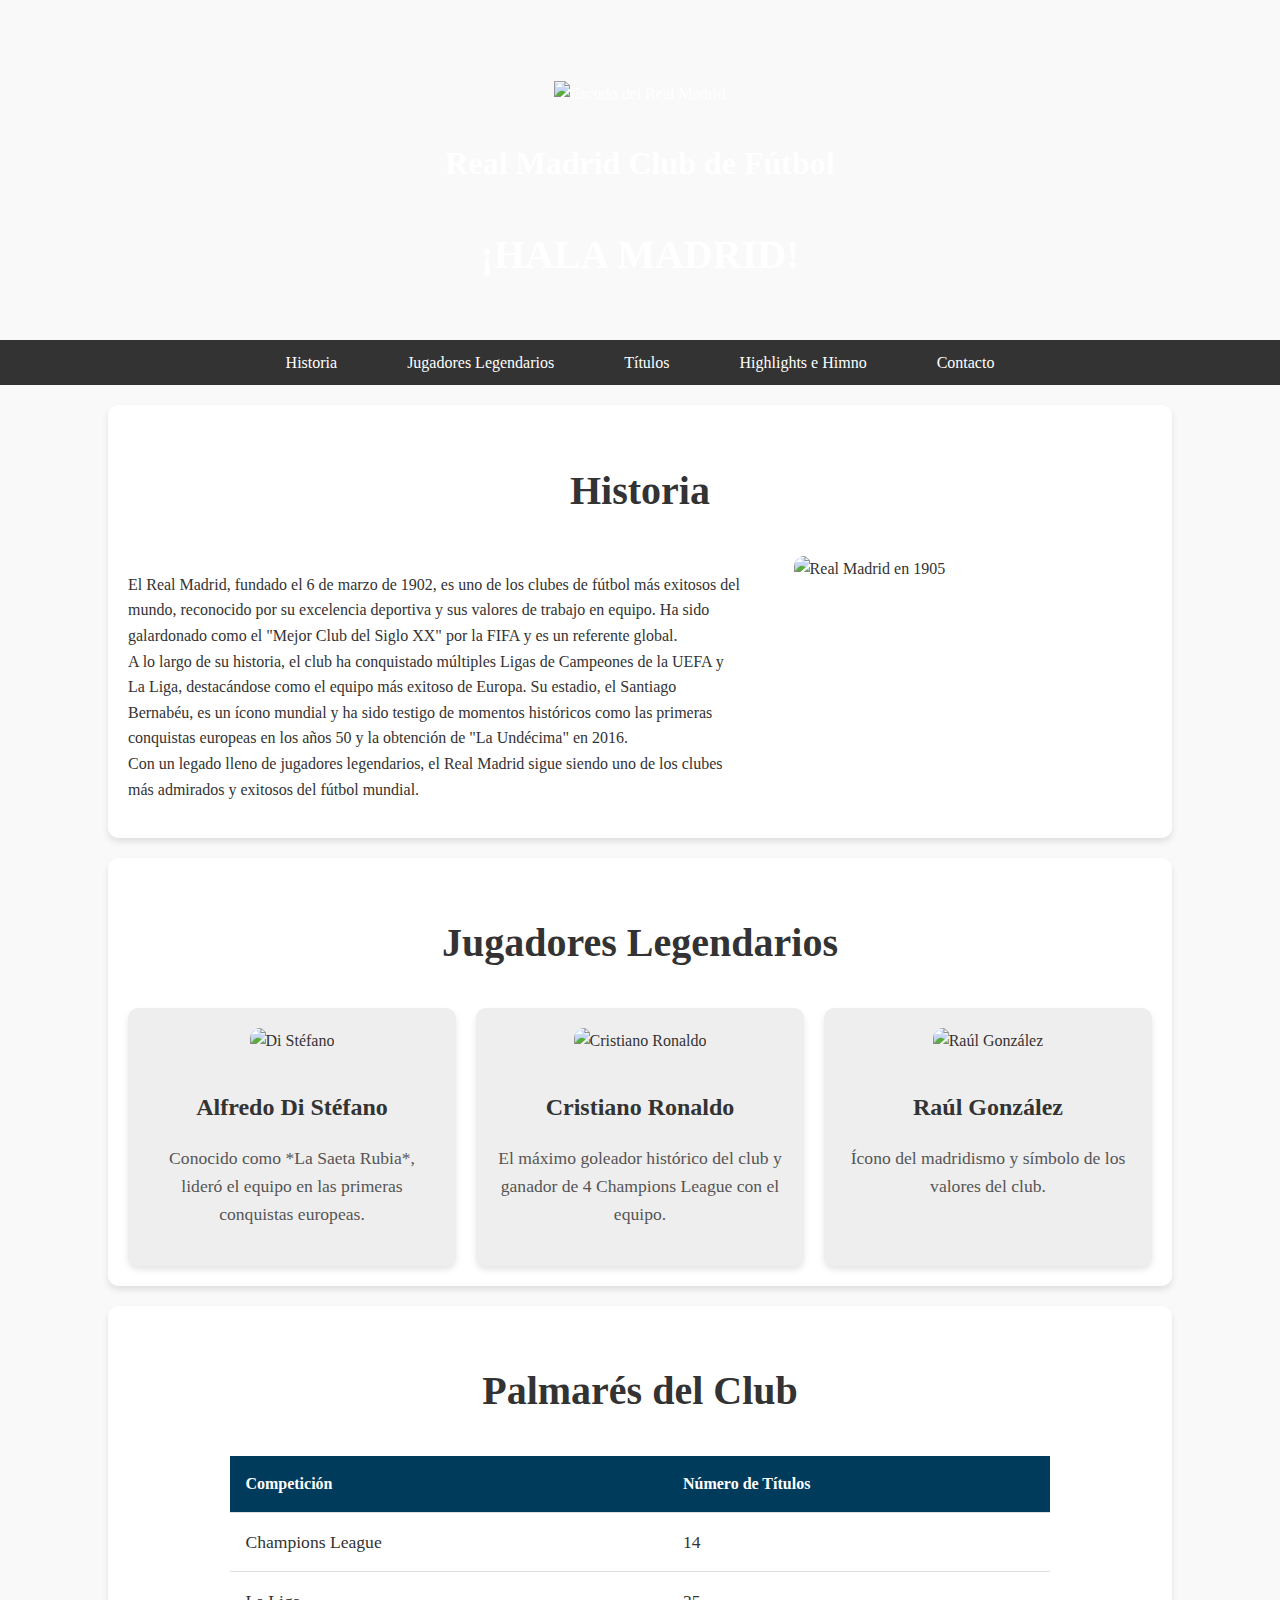
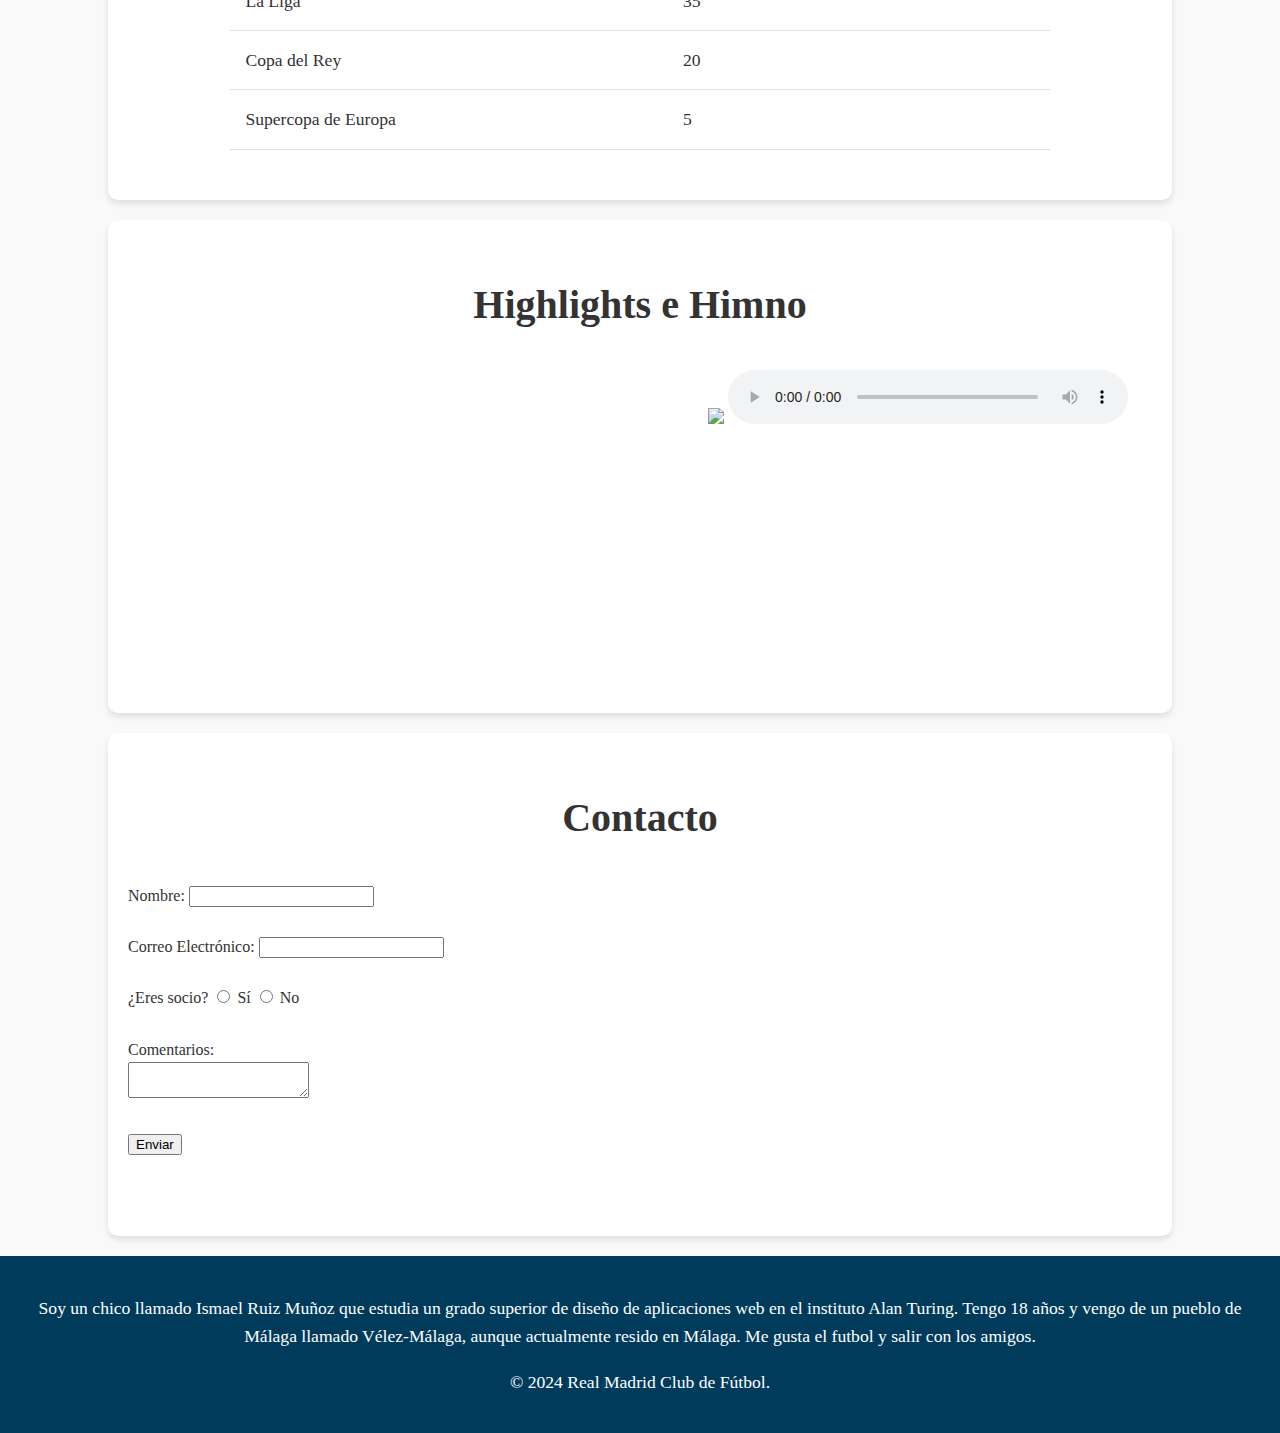
==== ProFin.html @ 26d4791a "Create ProFin.html" ====
<!DOCTYPE html>
<html lang="es">
<head>
    <meta charset="UTF-8">
    <meta name="viewport" content="width=device-width, initial-scale=1.0">
    <title>Real Madrid CF</title>
    <link rel="icon" href="escudo.png">
    <link rel="stylesheet" href="estilos.css">
</head>
<body>
    <header>
        <div class="encabezado">
            <br><br>
            <img src="escudo.png" alt="Escudo del Real Madrid" class="escudo">
            <h1>Real Madrid Club de Fútbol</h1>
            <h2>¡HALA MADRID!</h2>
        </div>
    </header>
    <nav class="barra">
        <ul>
            <li><a href="#historia">Historia</a></li>
            <li><a href="#jugadores">Jugadores Legendarios</a></li>
            <li><a href="#titulos">Títulos</a></li>
            <li><a href="#highlights-himno">Highlights e Himno</a></li>
            <li><a href="#contacto">Contacto</a></li>
        </ul>
    </nav>
    <main>
        <section id="historia" class="seccion">
            <h2>Historia</h2>
            <p>El Real Madrid, fundado el 6 de marzo de 1902, es uno de los clubes de fútbol más exitosos del mundo, reconocido por su excelencia deportiva y sus valores de trabajo en equipo. Ha sido galardonado como el "Mejor Club del Siglo XX" por la FIFA y es un referente global.<br>
                A lo largo de su historia, el club ha conquistado múltiples Ligas de Campeones de la UEFA y La Liga, destacándose como el equipo más exitoso de Europa. Su estadio, el Santiago Bernabéu, es un ícono mundial y ha sido testigo de momentos históricos como las primeras conquistas europeas en los años 50 y la obtención de "La Undécima" en 2016.<br>
                Con un legado lleno de jugadores legendarios, el Real Madrid sigue siendo uno de los clubes más admirados y exitosos del fútbol mundial.</p>
            <img src="RM1905.jpg" alt="Real Madrid en 1905" class="rm">
        </section>

        <section id="jugadores" class="seccion">
            <h2>Jugadores Legendarios</h2>
            <div class="legendarios">
                <div class="jugador">
                    <img src="DiStefano.jpeg" alt="Di Stéfano">
                    <h3>Alfredo Di Stéfano</h3>
                    <p>Conocido como *La Saeta Rubia*, lideró el equipo en las primeras conquistas europeas.</p>
                </div>
                <div class="jugador">
                    <img src="cr7.jpeg" alt="Cristiano Ronaldo">
                    <h3>Cristiano Ronaldo</h3>
                    <p>El máximo goleador histórico del club y ganador de 4 Champions League con el equipo.</p>
                </div>
                <div class="jugador">
                    <img src="raul.jpeg" alt="Raúl González">
                    <h3>Raúl González</h3>
                    <p>Ícono del madridismo y símbolo de los valores del club.</p>
                </div>
            </div>
        </section>

        <section id="titulos" class="seccion">
            <h2>Palmarés del Club</h2>
            <table>
                <thead>
                    <tr>
                        <th>Competición</th>
                        <th>Número de Títulos</th>
                    </tr>
                </thead>
                <tbody>
                    <tr>
                        <td>Champions League</td>
                        <td>14</td>
                    </tr>
                    <tr>
                        <td>La Liga</td>
                        <td>35</td>
                    </tr>
                    <tr>
                        <td>Copa del Rey</td>
                        <td>20</td>
                    </tr>
                    <tr>
                        <td>Supercopa de Europa</td>
                        <td>5</td>
                    </tr>
                </tbody>
            </table>
        </section>

        <section id="highlights-himno" class="seccion">
            <h2>Highlights e Himno</h2>
            <div class="audiovisual">
                <div class="video">
                    <iframe width="560" height="315" src="https://www.youtube.com/embed/d5nKmWRsUH0?si=4rIBr20y0GIYwMtU" title="Real Madrid Highlights" frameborder="0" allow="accelerometer; autoplay; clipboard-write; encrypted-media; gyroscope; picture-in-picture; web-share" referrerpolicy="strict-origin-when-cross-origin" allowfullscreen></iframe>
                </div>
                <div class="himno">   
                    <img id="estadio" src="estadio.jpg">
                    <audio id="audio" controls>
                        <source src="himno-real-madrid.mp3" type="audio/mpeg">
                    </audio>
                </div>
            </div>
        </section>

        <section id="contacto" class="seccion">
            <h2>Contacto</h2>
            <div class="todo">
                <form class="formulario">
                    <label for="nombre">Nombre:</label>
                    <input type="text" id="nombre" name="nombre" required>
                    <br><br>
                    <label for="correo">Correo Electrónico:</label>
                    <input type="email" id="correo" name="correo" required>
                    <br><br>
                    <label>¿Eres socio?</label>
                    <input type="radio" id="socio-si" name="socio" value="si">
                    <label for="socio-si">Sí</label>
                    <input type="radio" id="socio-no" name="socio" value="no">
                    <label for="socio-no">No</label>
                    <br><br>
                    <label for="comentarios">Comentarios:</label><br>
                    <textarea id="comentarios" name="comentarios"></textarea>
                    <br><br>
                    <button type="submit">Enviar</button>
                </form> 
                <div class="ubicacion">
                    <iframe src="https://www.google.com/maps/embed?pb=!1m18!1m12!1m3!1d3036.9827604636925!2d-3.6883336845854534!3d40.45305407936088!2m3!1f0!2f0!3f0!3m2!1i1024!2i768!4f13.1!3m3!1m2!1s0xd422628aa89fc83%3A0x73383b885bda9d6a!2sEstadio%20Santiago%20Bernab%C3%A9u!5e0!3m2!1ses!2ses!4v1695836423577!5m2!1ses!2ses" width="75%" height="300" style="border:0;" allowfullscreen="" loading="lazy"></iframe>
                </div>
            </div><br>
        </section>
    </main>
    <footer>
        <p>Soy un chico llamado Ismael Ruiz Muñoz que estudia un grado superior de diseño de aplicaciones web en el instituto Alan Turing. Tengo 18 años y vengo de un pueblo de Málaga llamado Vélez-Málaga, aunque actualmente resido en Málaga. Me gusta el futbol y salir con los amigos.</p>
        <p>&copy; 2024 Real Madrid Club de Fútbol.</p>
    </footer>
</body>
</html>
---- estilos.css ----
body {
    font-family:Georgia, 'Times New Roman', Times, serif;
    margin: 0;
    padding: 0;
    background-color: #f9f9f9;
    color: #333;
    line-height: 1.6;
}

header {
    background: url('vitrina.jpg') no-repeat center center; 
    background-size: cover; 
    color: white;
    text-align: center;
    padding: 20px 10px;
    box-shadow: 0 4px 6px rgba(0, 0, 0, 0.3);
}

header .escudo {
    width: 150px;
    margin: 10px 0;
}

.barra {
    background: #333;
    overflow: hidden;
}

.barra ul {
    list-style: none;
    padding: 0;
    margin: 0;
    display: flex;
    justify-content: center;
}

.barra ul li {
    margin: 0 15px;
}

.barra ul li a {
    color: white;
    text-decoration: none;
    padding: 10px 20px;
    display: block;
    transition: background 0.3s;
}

.barra ul li a:hover {
    background: #00529b;
    border-radius: 5px;
}

h2 {
    text-align: center;
    font-size: 40px;
}

#historia {
    text-align: left; 
    overflow: hidden; 
}

#historia p {
    float: left; 
    width: 60%; 
    margin-right: 20px; 
}

#historia img {
    float: right; 
    width: 35%; 
    border-radius: 10px; 
}


.seccion {
    padding: 20px;
    margin: 20px auto;
    width: 80%;
    background: white;
    box-shadow: 0 4px 6px rgba(0, 0, 0, 0.1);
    border-radius: 10px;
}

.legendarios {
    display: grid;
    grid-template-columns: repeat(3, 1fr);
    gap: 20px;
    margin-top: 20px;
}

.jugador {
    text-align: center;
    background-color: rgb(239, 238, 238);
    padding: 20px;
    border-radius: 10px;
    box-shadow: 0 4px 6px rgba(0, 0, 0, 0.1);
}

.jugador img {
    width: 100%;
    height: 400px;
    border-radius: 10px;
    margin-bottom: 10px;
}

.jugador h3 {
    font-size: 24px;
    margin-bottom: 10px;
}

.jugador p {
    font-size: 17.6px;
    color: #555;
}

table {
    width: 80%;
    margin: 30px auto;
    border-collapse: collapse;
}

th, td {
    padding: 15px;
    text-align: left;
    border-bottom: 1px solid #ddd;
}

th {
    background-color: #003B5C;
    color: white;
}

td {
    font-size: 17.6px;
}

.todo, .audiovisual {
    display: flex;
    justify-content: space-between;
    gap: 20px;
    align-items: flex-start;
}

.formulario, .ubicacion, .video, .himno {
    flex: 1;
}

#estadio{
    height: 303px;
}
#audio{
    width: 90%;
}

footer {
    background-color: #003B5C;
    color: white;
    text-align: center;
    padding: 20px;
}

footer p {
    font-size: 17.6px;
}
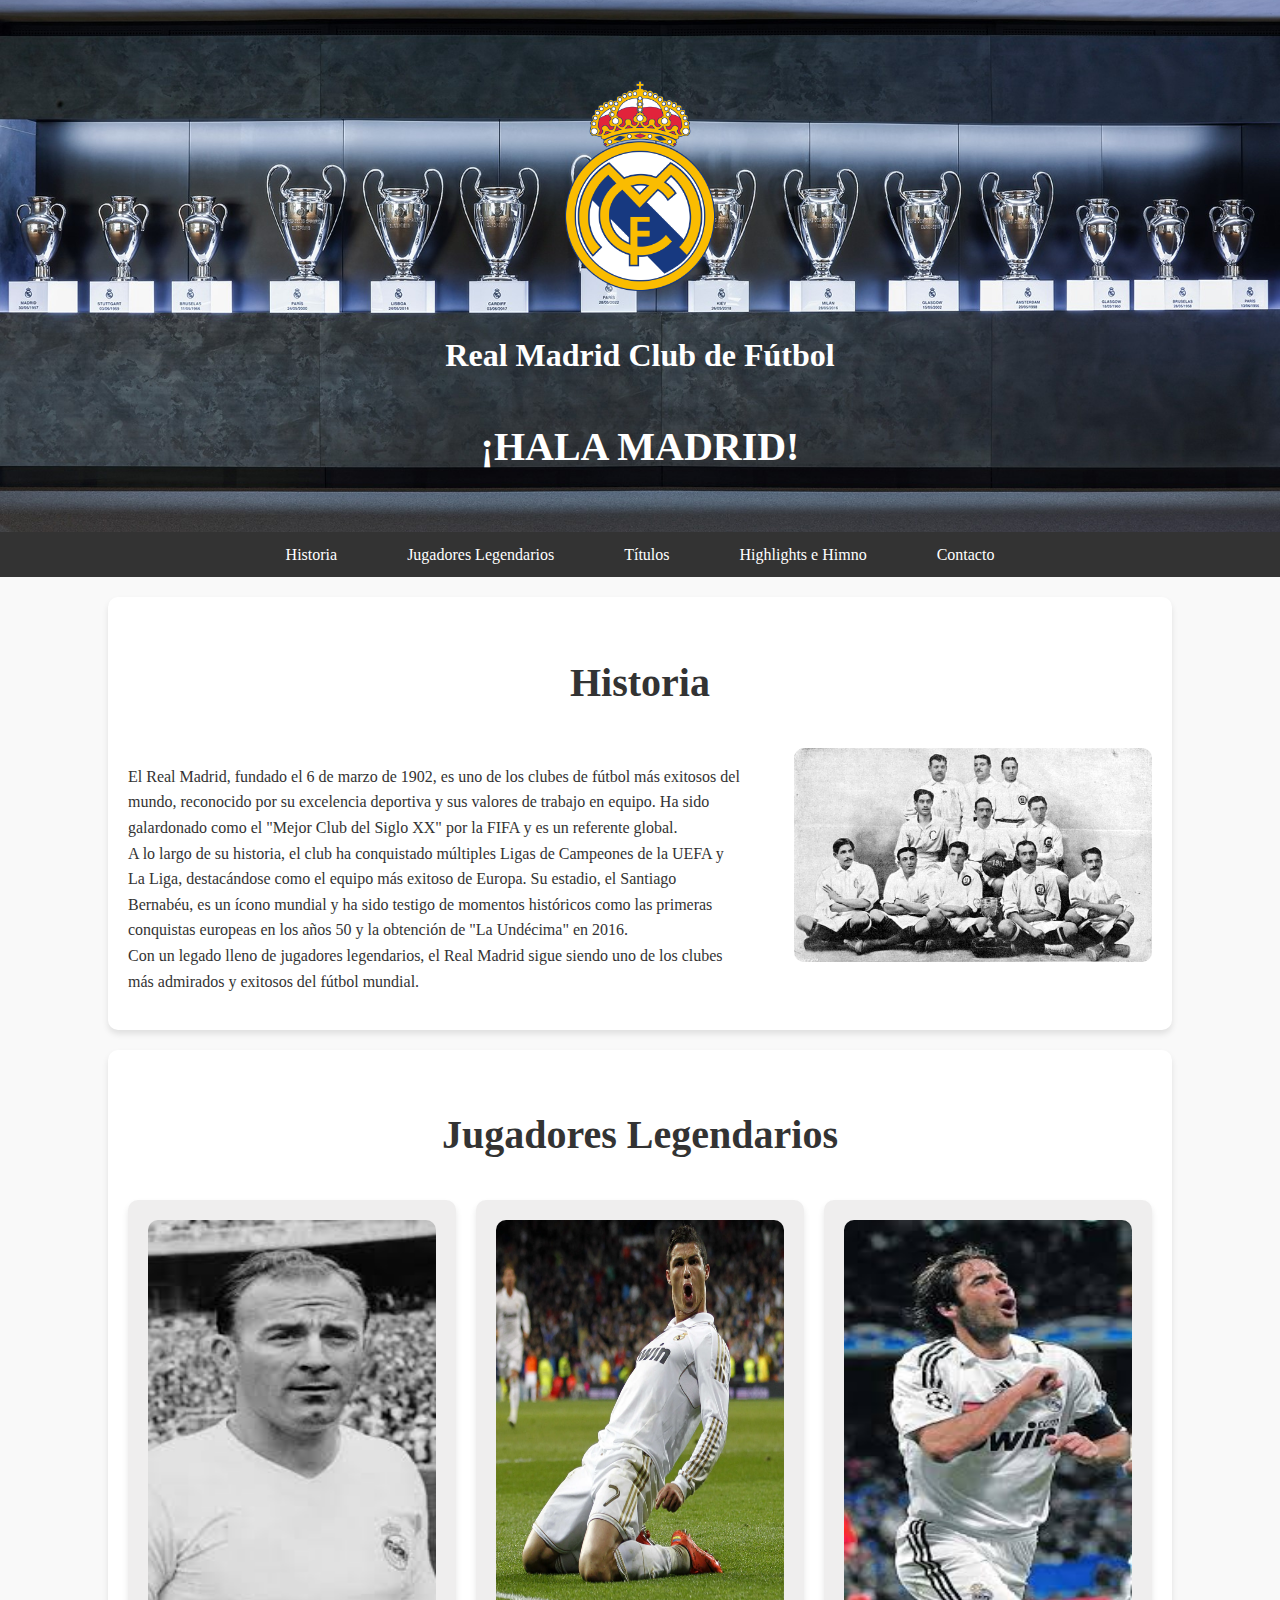
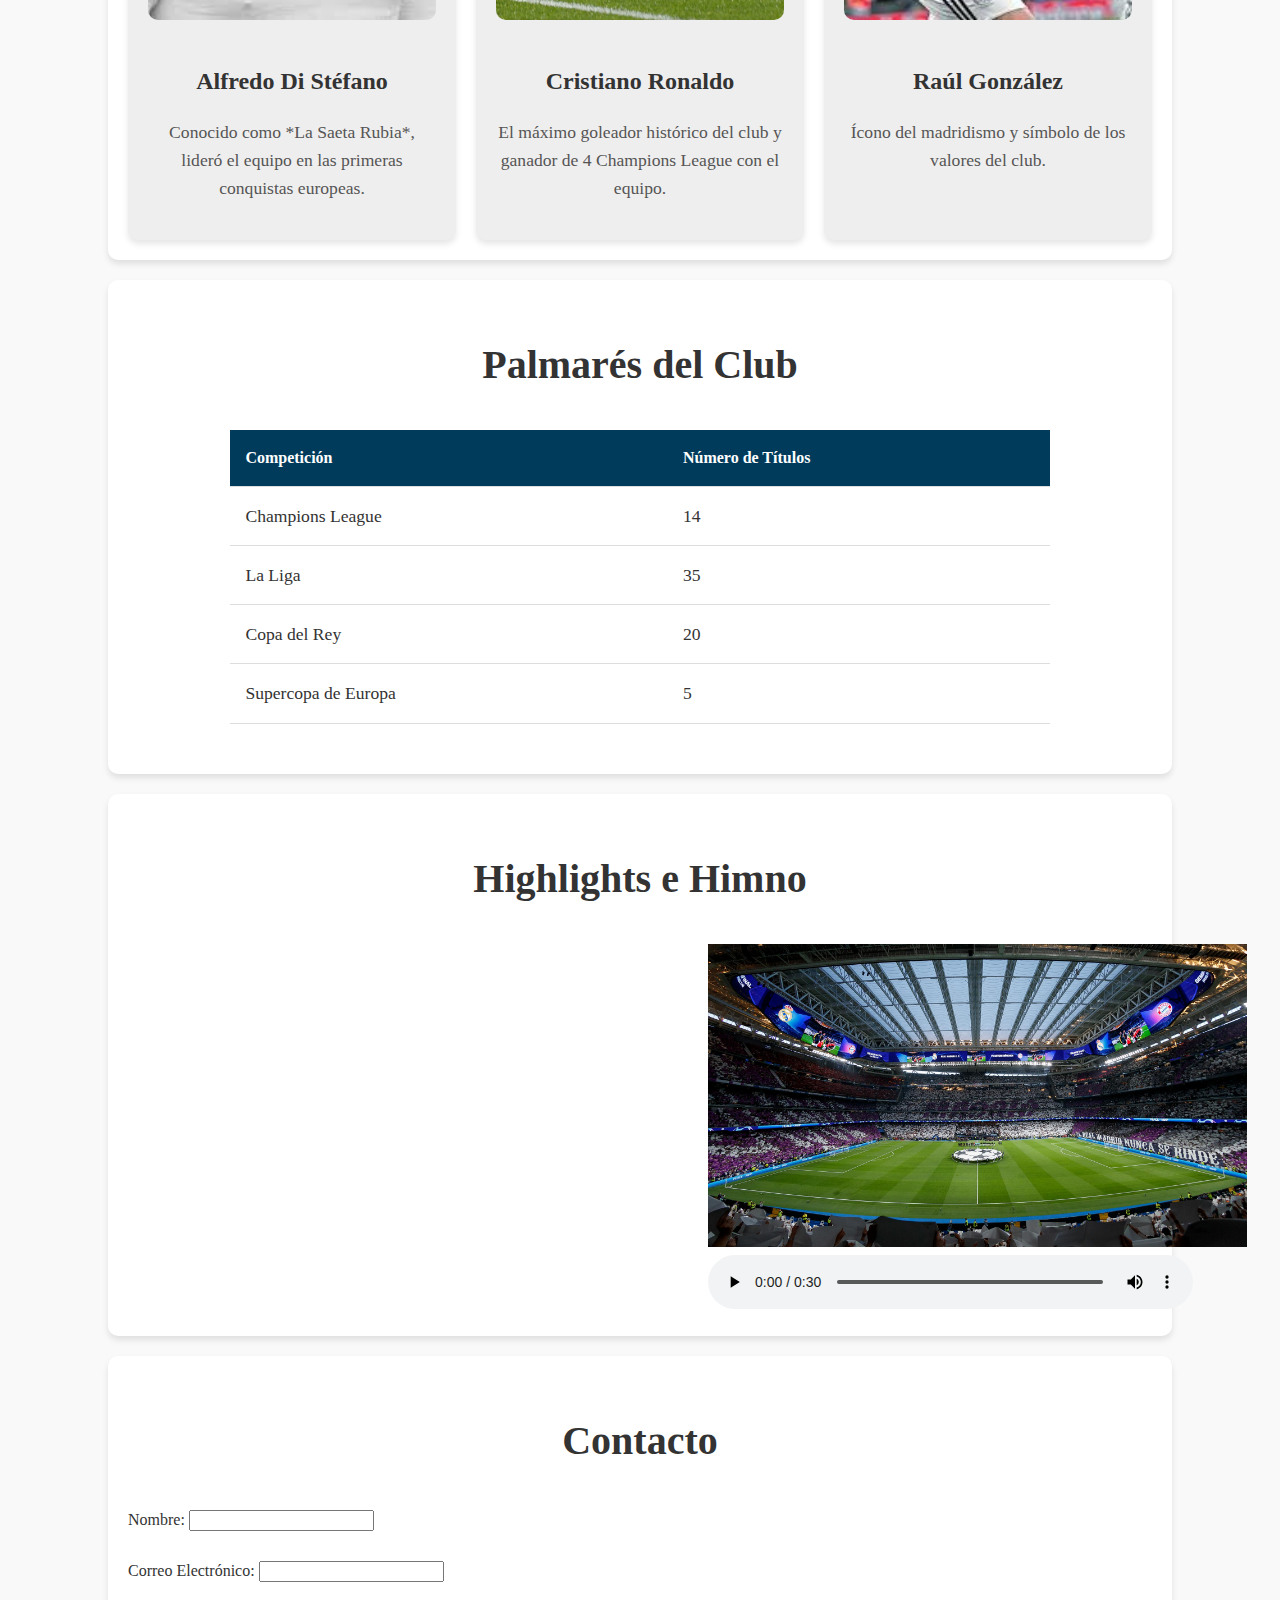
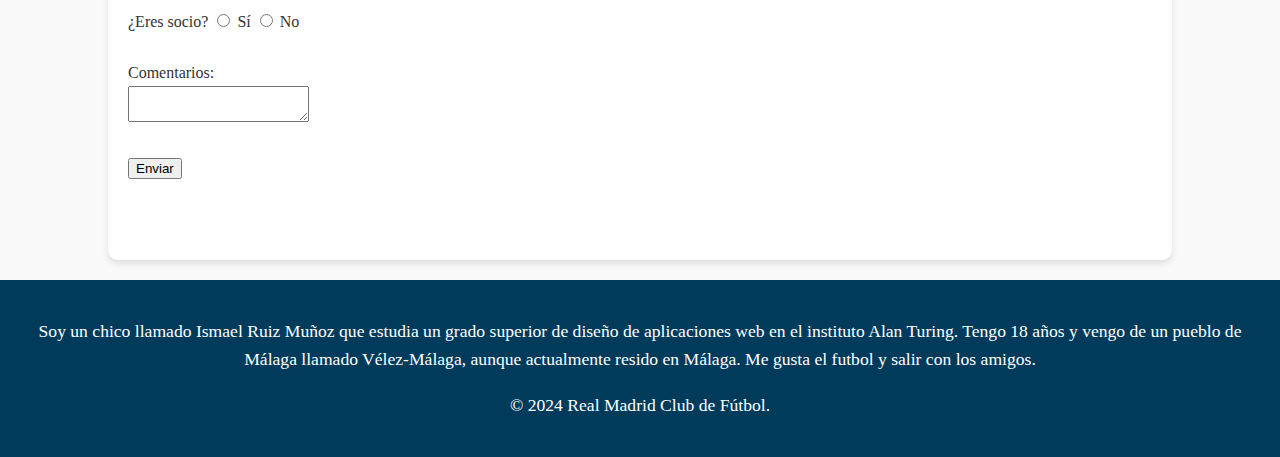
==== commit a43f3c62: "Add files via upload" ====
--- a/ProFin.html
+++ b/ProFin.html
@@ -1,135 +1,135 @@
-<!DOCTYPE html>
-<html lang="es">
-<head>
-    <meta charset="UTF-8">
-    <meta name="viewport" content="width=device-width, initial-scale=1.0">
-    <title>Real Madrid CF</title>
-    <link rel="icon" href="escudo.png">
-    <link rel="stylesheet" href="estilos.css">
-</head>
-<body>
-    <header>
-        <div class="encabezado">
-            <br><br>
-            <img src="escudo.png" alt="Escudo del Real Madrid" class="escudo">
-            <h1>Real Madrid Club de Fútbol</h1>
-            <h2>¡HALA MADRID!</h2>
-        </div>
-    </header>
-    <nav class="barra">
-        <ul>
-            <li><a href="#historia">Historia</a></li>
-            <li><a href="#jugadores">Jugadores Legendarios</a></li>
-            <li><a href="#titulos">Títulos</a></li>
-            <li><a href="#highlights-himno">Highlights e Himno</a></li>
-            <li><a href="#contacto">Contacto</a></li>
-        </ul>
-    </nav>
-    <main>
-        <section id="historia" class="seccion">
-            <h2>Historia</h2>
-            <p>El Real Madrid, fundado el 6 de marzo de 1902, es uno de los clubes de fútbol más exitosos del mundo, reconocido por su excelencia deportiva y sus valores de trabajo en equipo. Ha sido galardonado como el "Mejor Club del Siglo XX" por la FIFA y es un referente global.<br>
-                A lo largo de su historia, el club ha conquistado múltiples Ligas de Campeones de la UEFA y La Liga, destacándose como el equipo más exitoso de Europa. Su estadio, el Santiago Bernabéu, es un ícono mundial y ha sido testigo de momentos históricos como las primeras conquistas europeas en los años 50 y la obtención de "La Undécima" en 2016.<br>
-                Con un legado lleno de jugadores legendarios, el Real Madrid sigue siendo uno de los clubes más admirados y exitosos del fútbol mundial.</p>
-            <img src="RM1905.jpg" alt="Real Madrid en 1905" class="rm">
-        </section>
-
-        <section id="jugadores" class="seccion">
-            <h2>Jugadores Legendarios</h2>
-            <div class="legendarios">
-                <div class="jugador">
-                    <img src="DiStefano.jpeg" alt="Di Stéfano">
-                    <h3>Alfredo Di Stéfano</h3>
-                    <p>Conocido como *La Saeta Rubia*, lideró el equipo en las primeras conquistas europeas.</p>
-                </div>
-                <div class="jugador">
-                    <img src="cr7.jpeg" alt="Cristiano Ronaldo">
-                    <h3>Cristiano Ronaldo</h3>
-                    <p>El máximo goleador histórico del club y ganador de 4 Champions League con el equipo.</p>
-                </div>
-                <div class="jugador">
-                    <img src="raul.jpeg" alt="Raúl González">
-                    <h3>Raúl González</h3>
-                    <p>Ícono del madridismo y símbolo de los valores del club.</p>
-                </div>
-            </div>
-        </section>
-
-        <section id="titulos" class="seccion">
-            <h2>Palmarés del Club</h2>
-            <table>
-                <thead>
-                    <tr>
-                        <th>Competición</th>
-                        <th>Número de Títulos</th>
-                    </tr>
-                </thead>
-                <tbody>
-                    <tr>
-                        <td>Champions League</td>
-                        <td>14</td>
-                    </tr>
-                    <tr>
-                        <td>La Liga</td>
-                        <td>35</td>
-                    </tr>
-                    <tr>
-                        <td>Copa del Rey</td>
-                        <td>20</td>
-                    </tr>
-                    <tr>
-                        <td>Supercopa de Europa</td>
-                        <td>5</td>
-                    </tr>
-                </tbody>
-            </table>
-        </section>
-
-        <section id="highlights-himno" class="seccion">
-            <h2>Highlights e Himno</h2>
-            <div class="audiovisual">
-                <div class="video">
-                    <iframe width="560" height="315" src="https://www.youtube.com/embed/d5nKmWRsUH0?si=4rIBr20y0GIYwMtU" title="Real Madrid Highlights" frameborder="0" allow="accelerometer; autoplay; clipboard-write; encrypted-media; gyroscope; picture-in-picture; web-share" referrerpolicy="strict-origin-when-cross-origin" allowfullscreen></iframe>
-                </div>
-                <div class="himno">   
-                    <img id="estadio" src="estadio.jpg">
-                    <audio id="audio" controls>
-                        <source src="himno-real-madrid.mp3" type="audio/mpeg">
-                    </audio>
-                </div>
-            </div>
-        </section>
-
-        <section id="contacto" class="seccion">
-            <h2>Contacto</h2>
-            <div class="todo">
-                <form class="formulario">
-                    <label for="nombre">Nombre:</label>
-                    <input type="text" id="nombre" name="nombre" required>
-                    <br><br>
-                    <label for="correo">Correo Electrónico:</label>
-                    <input type="email" id="correo" name="correo" required>
-                    <br><br>
-                    <label>¿Eres socio?</label>
-                    <input type="radio" id="socio-si" name="socio" value="si">
-                    <label for="socio-si">Sí</label>
-                    <input type="radio" id="socio-no" name="socio" value="no">
-                    <label for="socio-no">No</label>
-                    <br><br>
-                    <label for="comentarios">Comentarios:</label><br>
-                    <textarea id="comentarios" name="comentarios"></textarea>
-                    <br><br>
-                    <button type="submit">Enviar</button>
-                </form> 
-                <div class="ubicacion">
-                    <iframe src="https://www.google.com/maps/embed?pb=!1m18!1m12!1m3!1d3036.9827604636925!2d-3.6883336845854534!3d40.45305407936088!2m3!1f0!2f0!3f0!3m2!1i1024!2i768!4f13.1!3m3!1m2!1s0xd422628aa89fc83%3A0x73383b885bda9d6a!2sEstadio%20Santiago%20Bernab%C3%A9u!5e0!3m2!1ses!2ses!4v1695836423577!5m2!1ses!2ses" width="75%" height="300" style="border:0;" allowfullscreen="" loading="lazy"></iframe>
-                </div>
-            </div><br>
-        </section>
-    </main>
-    <footer>
-        <p>Soy un chico llamado Ismael Ruiz Muñoz que estudia un grado superior de diseño de aplicaciones web en el instituto Alan Turing. Tengo 18 años y vengo de un pueblo de Málaga llamado Vélez-Málaga, aunque actualmente resido en Málaga. Me gusta el futbol y salir con los amigos.</p>
-        <p>&copy; 2024 Real Madrid Club de Fútbol.</p>
-    </footer>
-</body>
-</html>
+<!DOCTYPE html>
+<html lang="es">
+<head>
+    <meta charset="UTF-8">
+    <meta name="viewport" content="width=device-width, initial-scale=1.0">
+    <title>Real Madrid CF</title>
+    <link rel="icon" href="escudo.png">
+    <link rel="stylesheet" href="estilos.css">
+</head>
+<body>
+    <header>
+        <div class="encabezado">
+            <br><br>
+            <img src="escudo.png" alt="Escudo del Real Madrid" class="escudo">
+            <h1>Real Madrid Club de Fútbol</h1>
+            <h2>¡HALA MADRID!</h2>
+        </div>
+    </header>
+    <nav class="barra">
+        <ul>
+            <li><a href="#historia">Historia</a></li>
+            <li><a href="#jugadores">Jugadores Legendarios</a></li>
+            <li><a href="#titulos">Títulos</a></li>
+            <li><a href="#highlights-himno">Highlights e Himno</a></li>
+            <li><a href="#contacto">Contacto</a></li>
+        </ul>
+    </nav>
+    <main>
+        <section id="historia" class="seccion">
+            <h2>Historia</h2>
+            <p>El Real Madrid, fundado el 6 de marzo de 1902, es uno de los clubes de fútbol más exitosos del mundo, reconocido por su excelencia deportiva y sus valores de trabajo en equipo. Ha sido galardonado como el "Mejor Club del Siglo XX" por la FIFA y es un referente global.<br>
+                A lo largo de su historia, el club ha conquistado múltiples Ligas de Campeones de la UEFA y La Liga, destacándose como el equipo más exitoso de Europa. Su estadio, el Santiago Bernabéu, es un ícono mundial y ha sido testigo de momentos históricos como las primeras conquistas europeas en los años 50 y la obtención de "La Undécima" en 2016.<br>
+                Con un legado lleno de jugadores legendarios, el Real Madrid sigue siendo uno de los clubes más admirados y exitosos del fútbol mundial.</p>
+            <img src="RM1905.jpg" alt="Real Madrid en 1905" class="rm">
+        </section>
+
+        <section id="jugadores" class="seccion">
+            <h2>Jugadores Legendarios</h2>
+            <div class="legendarios">
+                <div class="jugador">
+                    <img src="DiStefano.jpeg" alt="Di Stéfano">
+                    <h3>Alfredo Di Stéfano</h3>
+                    <p>Conocido como *La Saeta Rubia*, lideró el equipo en las primeras conquistas europeas.</p>
+                </div>
+                <div class="jugador">
+                    <img src="cr7.jpeg" alt="Cristiano Ronaldo">
+                    <h3>Cristiano Ronaldo</h3>
+                    <p>El máximo goleador histórico del club y ganador de 4 Champions League con el equipo.</p>
+                </div>
+                <div class="jugador">
+                    <img src="raul.jpeg" alt="Raúl González">
+                    <h3>Raúl González</h3>
+                    <p>Ícono del madridismo y símbolo de los valores del club.</p>
+                </div>
+            </div>
+        </section>
+
+        <section id="titulos" class="seccion">
+            <h2>Palmarés del Club</h2>
+            <table>
+                <thead>
+                    <tr>
+                        <th>Competición</th>
+                        <th>Número de Títulos</th>
+                    </tr>
+                </thead>
+                <tbody>
+                    <tr>
+                        <td>Champions League</td>
+                        <td>14</td>
+                    </tr>
+                    <tr>
+                        <td>La Liga</td>
+                        <td>35</td>
+                    </tr>
+                    <tr>
+                        <td>Copa del Rey</td>
+                        <td>20</td>
+                    </tr>
+                    <tr>
+                        <td>Supercopa de Europa</td>
+                        <td>5</td>
+                    </tr>
+                </tbody>
+            </table>
+        </section>
+
+        <section id="highlights-himno" class="seccion">
+            <h2>Highlights e Himno</h2>
+            <div class="audiovisual">
+                <div class="video">
+                    <iframe width="560" height="315" src="https://www.youtube.com/embed/d5nKmWRsUH0?si=4rIBr20y0GIYwMtU" title="Real Madrid Highlights" frameborder="0" allow="accelerometer; autoplay; clipboard-write; encrypted-media; gyroscope; picture-in-picture; web-share" referrerpolicy="strict-origin-when-cross-origin" allowfullscreen></iframe>
+                </div>
+                <div class="himno">   
+                    <img id="estadio" src="estadio.jpg">
+                    <audio id="audio" controls>
+                        <source src="himno-real-madrid.mp3" type="audio/mpeg">
+                    </audio>
+                </div>
+            </div>
+        </section>
+
+        <section id="contacto" class="seccion">
+            <h2>Contacto</h2>
+            <div class="todo">
+                <form class="formulario">
+                    <label for="nombre">Nombre:</label>
+                    <input type="text" id="nombre" name="nombre" required>
+                    <br><br>
+                    <label for="correo">Correo Electrónico:</label>
+                    <input type="email" id="correo" name="correo" required>
+                    <br><br>
+                    <label>¿Eres socio?</label>
+                    <input type="radio" id="socio-si" name="socio" value="si">
+                    <label for="socio-si">Sí</label>
+                    <input type="radio" id="socio-no" name="socio" value="no">
+                    <label for="socio-no">No</label>
+                    <br><br>
+                    <label for="comentarios">Comentarios:</label><br>
+                    <textarea id="comentarios" name="comentarios"></textarea>
+                    <br><br>
+                    <button type="submit">Enviar</button>
+                </form> 
+                <div class="ubicacion">
+                    <iframe src="https://www.google.com/maps/embed?pb=!1m18!1m12!1m3!1d3036.9827604636925!2d-3.6883336845854534!3d40.45305407936088!2m3!1f0!2f0!3f0!3m2!1i1024!2i768!4f13.1!3m3!1m2!1s0xd422628aa89fc83%3A0x73383b885bda9d6a!2sEstadio%20Santiago%20Bernab%C3%A9u!5e0!3m2!1ses!2ses!4v1695836423577!5m2!1ses!2ses" width="75%" height="300" style="border:0;" allowfullscreen="" loading="lazy"></iframe>
+                </div>
+            </div><br>
+        </section>
+    </main>
+    <footer>
+        <p>Soy un chico llamado Ismael Ruiz Muñoz que estudia un grado superior de diseño de aplicaciones web en el instituto Alan Turing. Tengo 18 años y vengo de un pueblo de Málaga llamado Vélez-Málaga, aunque actualmente resido en Málaga. Me gusta el futbol y salir con los amigos.</p>
+        <p>&copy; 2024 Real Madrid Club de Fútbol.</p>
+    </footer>
+</body>
+</html>
--- a/estilos.css
+++ b/estilos.css
@@ -1,166 +1,166 @@
-body {
-    font-family:Georgia, 'Times New Roman', Times, serif;
-    margin: 0;
-    padding: 0;
-    background-color: #f9f9f9;
-    color: #333;
-    line-height: 1.6;
-}
-
-header {
-    background: url('vitrina.jpg') no-repeat center center; 
-    background-size: cover; 
-    color: white;
-    text-align: center;
-    padding: 20px 10px;
-    box-shadow: 0 4px 6px rgba(0, 0, 0, 0.3);
-}
-
-header .escudo {
-    width: 150px;
-    margin: 10px 0;
-}
-
-.barra {
-    background: #333;
-    overflow: hidden;
-}
-
-.barra ul {
-    list-style: none;
-    padding: 0;
-    margin: 0;
-    display: flex;
-    justify-content: center;
-}
-
-.barra ul li {
-    margin: 0 15px;
-}
-
-.barra ul li a {
-    color: white;
-    text-decoration: none;
-    padding: 10px 20px;
-    display: block;
-    transition: background 0.3s;
-}
-
-.barra ul li a:hover {
-    background: #00529b;
-    border-radius: 5px;
-}
-
-h2 {
-    text-align: center;
-    font-size: 40px;
-}
-
-#historia {
-    text-align: left; 
-    overflow: hidden; 
-}
-
-#historia p {
-    float: left; 
-    width: 60%; 
-    margin-right: 20px; 
-}
-
-#historia img {
-    float: right; 
-    width: 35%; 
-    border-radius: 10px; 
-}
-
-
-.seccion {
-    padding: 20px;
-    margin: 20px auto;
-    width: 80%;
-    background: white;
-    box-shadow: 0 4px 6px rgba(0, 0, 0, 0.1);
-    border-radius: 10px;
-}
-
-.legendarios {
-    display: grid;
-    grid-template-columns: repeat(3, 1fr);
-    gap: 20px;
-    margin-top: 20px;
-}
-
-.jugador {
-    text-align: center;
-    background-color: rgb(239, 238, 238);
-    padding: 20px;
-    border-radius: 10px;
-    box-shadow: 0 4px 6px rgba(0, 0, 0, 0.1);
-}
-
-.jugador img {
-    width: 100%;
-    height: 400px;
-    border-radius: 10px;
-    margin-bottom: 10px;
-}
-
-.jugador h3 {
-    font-size: 24px;
-    margin-bottom: 10px;
-}
-
-.jugador p {
-    font-size: 17.6px;
-    color: #555;
-}
-
-table {
-    width: 80%;
-    margin: 30px auto;
-    border-collapse: collapse;
-}
-
-th, td {
-    padding: 15px;
-    text-align: left;
-    border-bottom: 1px solid #ddd;
-}
-
-th {
-    background-color: #003B5C;
-    color: white;
-}
-
-td {
-    font-size: 17.6px;
-}
-
-.todo, .audiovisual {
-    display: flex;
-    justify-content: space-between;
-    gap: 20px;
-    align-items: flex-start;
-}
-
-.formulario, .ubicacion, .video, .himno {
-    flex: 1;
-}
-
-#estadio{
-    height: 303px;
-}
-#audio{
-    width: 90%;
-}
-
-footer {
-    background-color: #003B5C;
-    color: white;
-    text-align: center;
-    padding: 20px;
-}
-
-footer p {
-    font-size: 17.6px;
-}
+body {
+    font-family:Georgia, 'Times New Roman', Times, serif;
+    margin: 0;
+    padding: 0;
+    background-color: #f9f9f9;
+    color: #333;
+    line-height: 1.6;
+}
+
+header {
+    background: url('vitrina.jpg') no-repeat center center; 
+    background-size: cover; 
+    color: white;
+    text-align: center;
+    padding: 20px 10px;
+    box-shadow: 0 4px 6px rgba(0, 0, 0, 0.3);
+}
+
+header .escudo {
+    width: 150px;
+    margin: 10px 0;
+}
+
+.barra {
+    background: #333;
+    overflow: hidden;
+}
+
+.barra ul {
+    list-style: none;
+    padding: 0;
+    margin: 0;
+    display: flex;
+    justify-content: center;
+}
+
+.barra ul li {
+    margin: 0 15px;
+}
+
+.barra ul li a {
+    color: white;
+    text-decoration: none;
+    padding: 10px 20px;
+    display: block;
+    transition: background 0.3s;
+}
+
+.barra ul li a:hover {
+    background: #00529b;
+    border-radius: 5px;
+}
+
+h2 {
+    text-align: center;
+    font-size: 40px;
+}
+
+#historia {
+    text-align: left; 
+    overflow: hidden; 
+}
+
+#historia p {
+    float: left; 
+    width: 60%; 
+    margin-right: 20px; 
+}
+
+#historia img {
+    float: right; 
+    width: 35%; 
+    border-radius: 10px; 
+}
+
+
+.seccion {
+    padding: 20px;
+    margin: 20px auto;
+    width: 80%;
+    background: white;
+    box-shadow: 0 4px 6px rgba(0, 0, 0, 0.1);
+    border-radius: 10px;
+}
+
+.legendarios {
+    display: grid;
+    grid-template-columns: repeat(3, 1fr);
+    gap: 20px;
+    margin-top: 20px;
+}
+
+.jugador {
+    text-align: center;
+    background-color: rgb(239, 238, 238);
+    padding: 20px;
+    border-radius: 10px;
+    box-shadow: 0 4px 6px rgba(0, 0, 0, 0.1);
+}
+
+.jugador img {
+    width: 100%;
+    height: 400px;
+    border-radius: 10px;
+    margin-bottom: 10px;
+}
+
+.jugador h3 {
+    font-size: 24px;
+    margin-bottom: 10px;
+}
+
+.jugador p {
+    font-size: 17.6px;
+    color: #555;
+}
+
+table {
+    width: 80%;
+    margin: 30px auto;
+    border-collapse: collapse;
+}
+
+th, td {
+    padding: 15px;
+    text-align: left;
+    border-bottom: 1px solid #ddd;
+}
+
+th {
+    background-color: #003B5C;
+    color: white;
+}
+
+td {
+    font-size: 17.6px;
+}
+
+.todo, .audiovisual {
+    display: flex;
+    justify-content: space-between;
+    gap: 20px;
+    align-items: flex-start;
+}
+
+.formulario, .ubicacion, .video, .himno {
+    flex: 1;
+}
+
+#estadio{
+    height: 303px;
+}
+#audio{
+    width: 90%;
+}
+
+footer {
+    background-color: #003B5C;
+    color: white;
+    text-align: center;
+    padding: 20px;
+}
+
+footer p {
+    font-size: 17.6px;
+}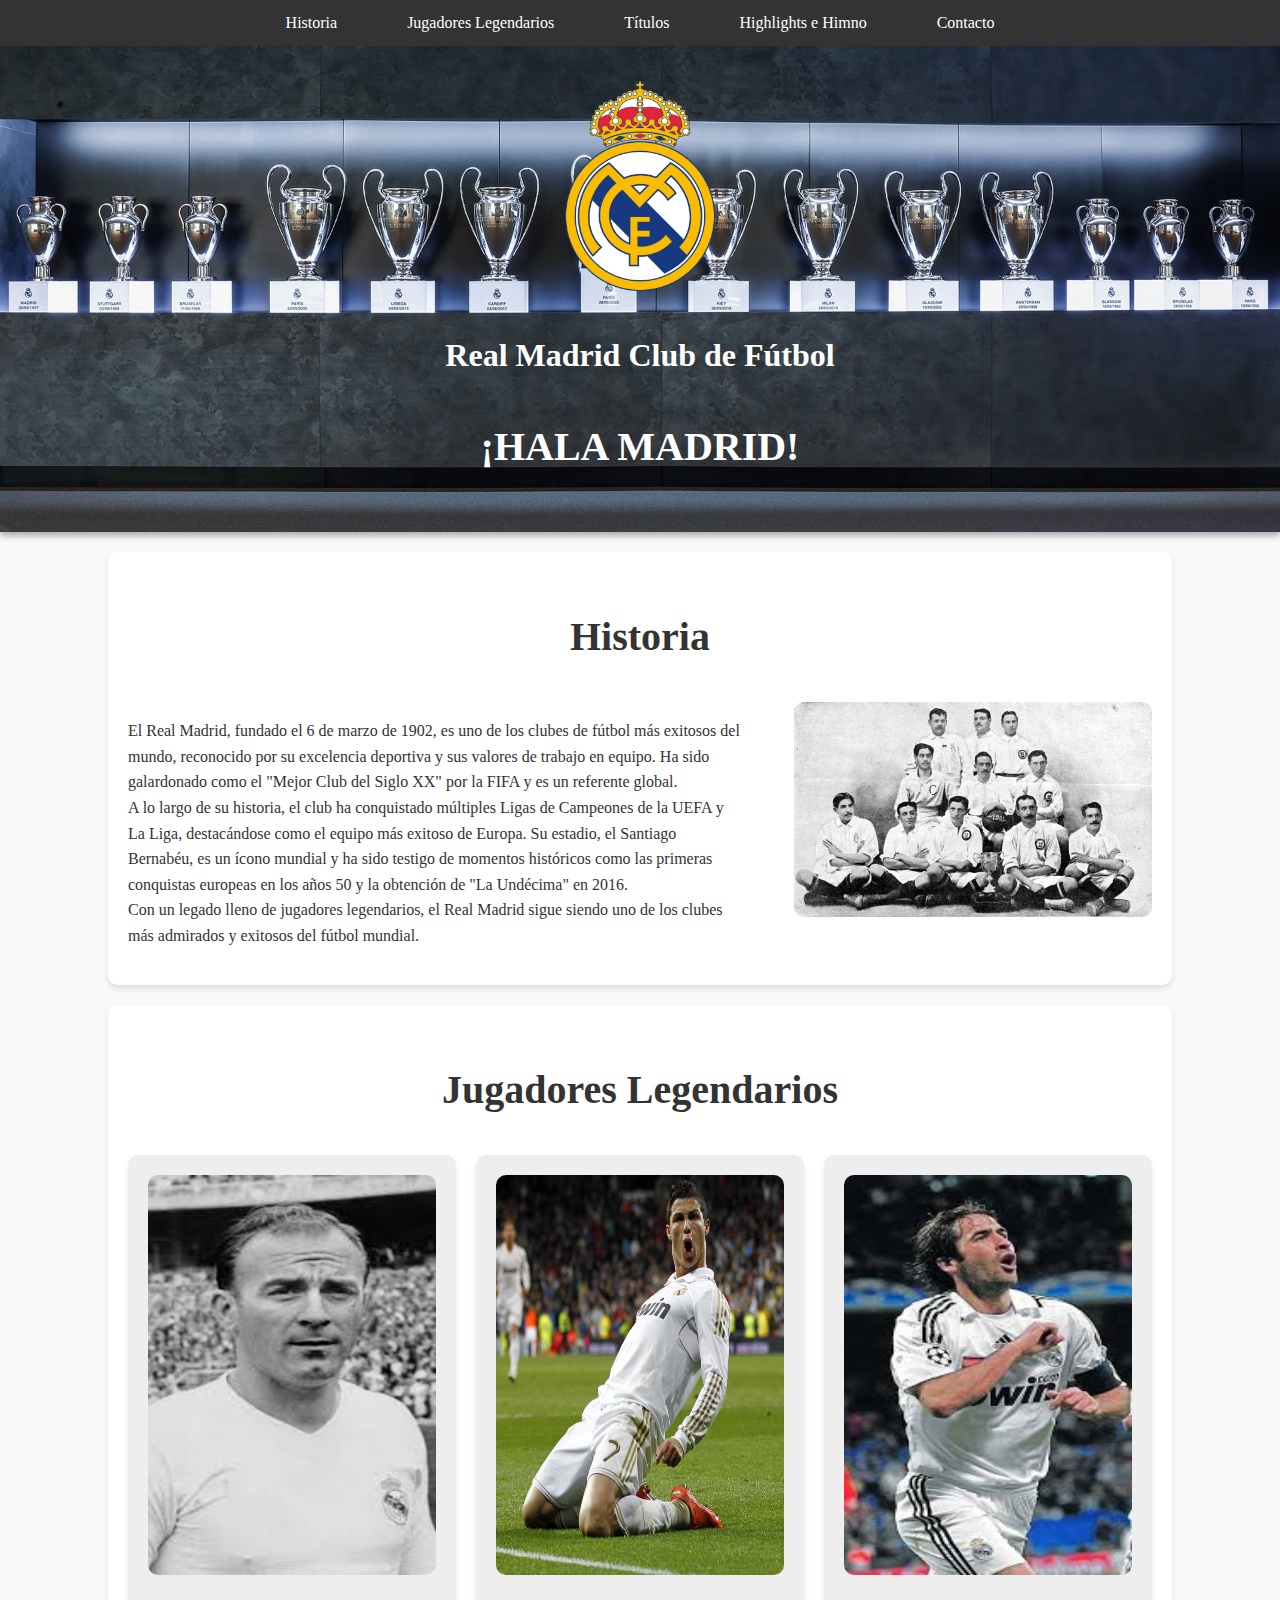
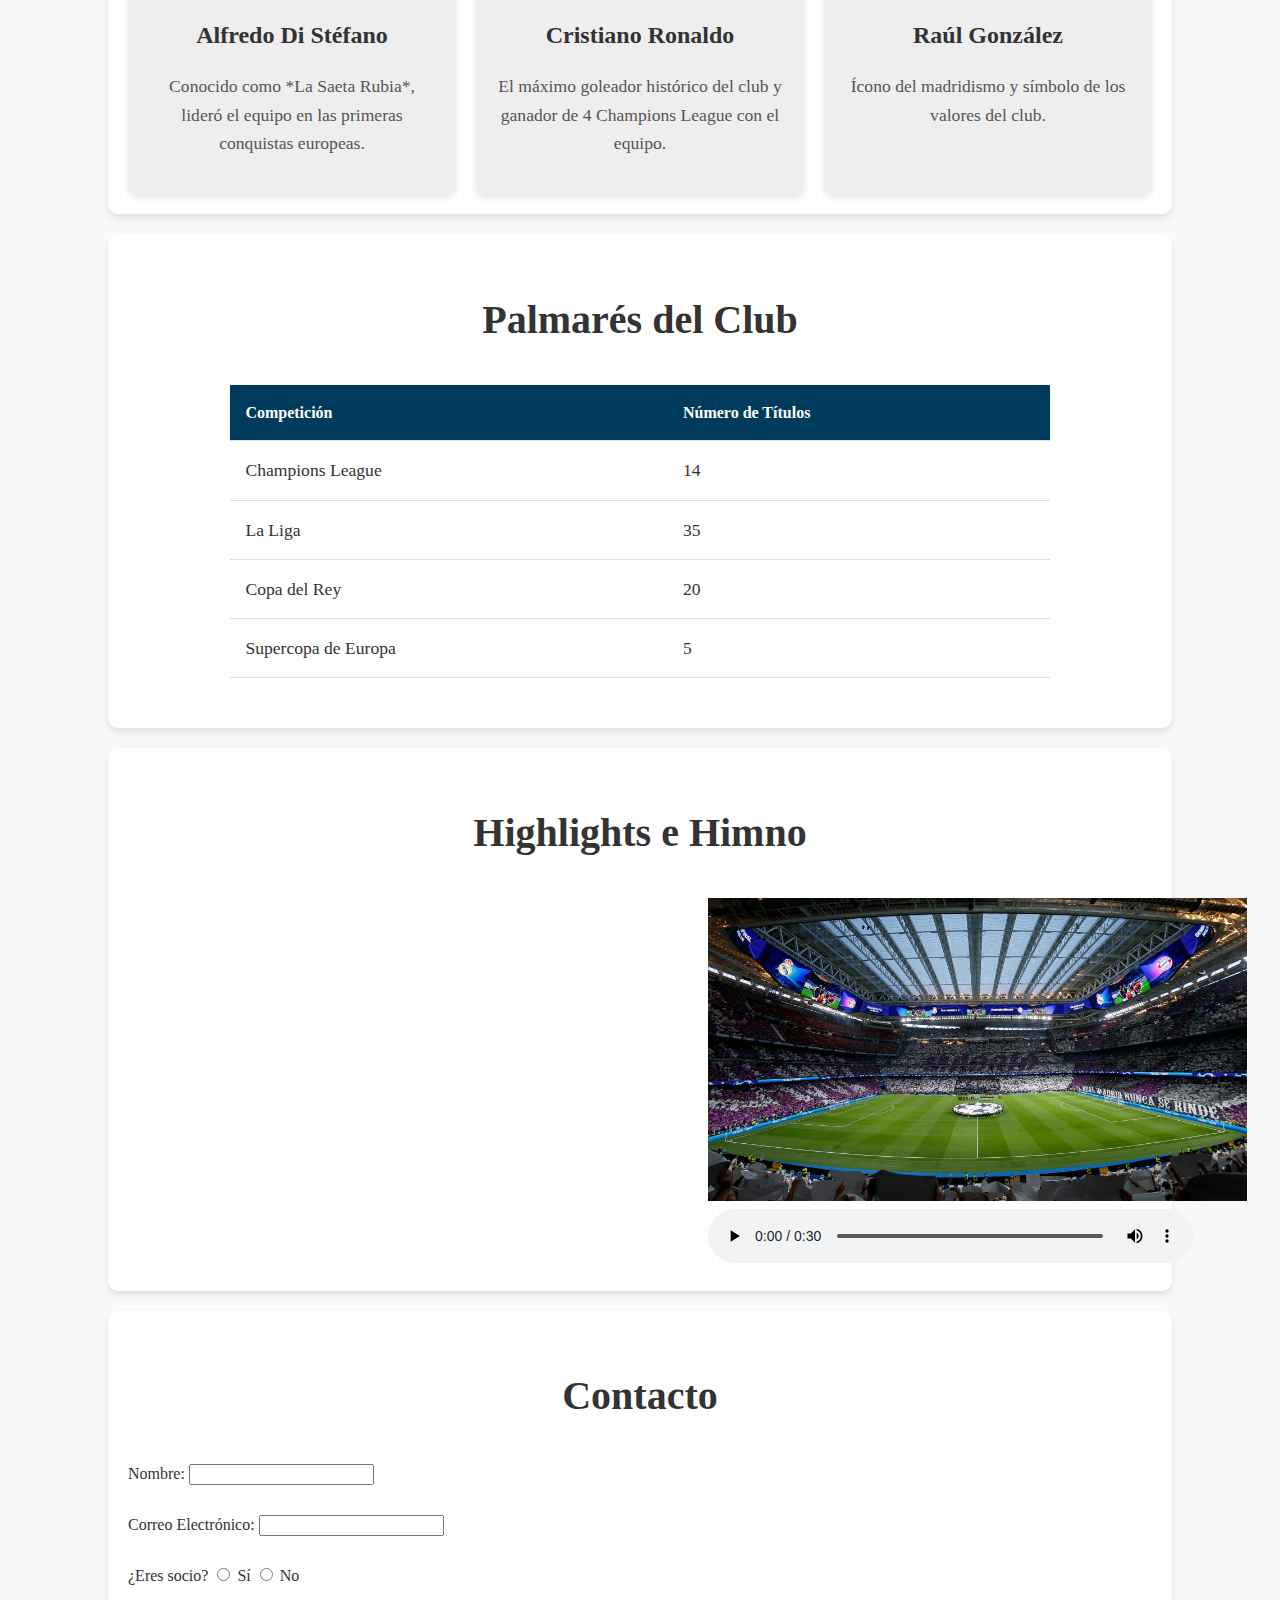
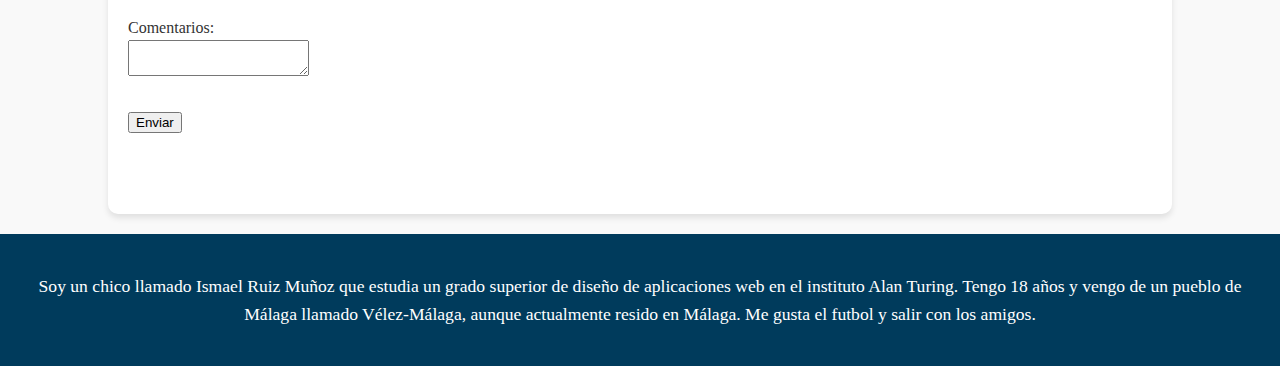
==== commit ba67205b: "Add files via upload" ====
--- a/ProFin.html
+++ b/ProFin.html
@@ -25,7 +25,7 @@
             <li><a href="#contacto">Contacto</a></li>
         </ul>
     </nav>
-    <main>
+    <main>  
         <section id="historia" class="seccion">
             <h2>Historia</h2>
             <p>El Real Madrid, fundado el 6 de marzo de 1902, es uno de los clubes de fútbol más exitosos del mundo, reconocido por su excelencia deportiva y sus valores de trabajo en equipo. Ha sido galardonado como el "Mejor Club del Siglo XX" por la FIFA y es un referente global.<br>
@@ -129,7 +129,6 @@
     </main>
     <footer>
         <p>Soy un chico llamado Ismael Ruiz Muñoz que estudia un grado superior de diseño de aplicaciones web en el instituto Alan Turing. Tengo 18 años y vengo de un pueblo de Málaga llamado Vélez-Málaga, aunque actualmente resido en Málaga. Me gusta el futbol y salir con los amigos.</p>
-        <p>&copy; 2024 Real Madrid Club de Fútbol.</p>
     </footer>
 </body>
 </html>
--- a/estilos.css
+++ b/estilos.css
@@ -12,7 +12,7 @@
     background-size: cover; 
     color: white;
     text-align: center;
-    padding: 20px 10px;
+    padding: 20px 10px; 
     box-shadow: 0 4px 6px rgba(0, 0, 0, 0.3);
 }
 
@@ -24,26 +24,30 @@
 .barra {
     background: #333;
     overflow: hidden;
+    position: fixed;
+    top: 0; 
+    width: 100%; 
+    z-index: 1000; 
 }
 
 .barra ul {
-    list-style: none;
+    list-style: none; 
     padding: 0;
     margin: 0;
-    display: flex;
-    justify-content: center;
+    display: flex; 
+    justify-content: center; 
 }
 
 .barra ul li {
-    margin: 0 15px;
+    margin: 0 15px; 
 }
 
 .barra ul li a {
     color: white;
-    text-decoration: none;
+    text-decoration: none; 
     padding: 10px 20px;
-    display: block;
-    transition: background 0.3s;
+    display: block; 
+    transition: background 0.3s; 
 }
 
 .barra ul li a:hover {
@@ -84,8 +88,8 @@
 }
 
 .legendarios {
-    display: grid;
-    grid-template-columns: repeat(3, 1fr);
+    display: grid; 
+    grid-template-columns: repeat(3, 1fr); 
     gap: 20px;
     margin-top: 20px;
 }
@@ -102,7 +106,7 @@
     width: 100%;
     height: 400px;
     border-radius: 10px;
-    margin-bottom: 10px;
+    margin-bottom: 10px; 
 }
 
 .jugador h3 {
@@ -118,13 +122,13 @@
 table {
     width: 80%;
     margin: 30px auto;
-    border-collapse: collapse;
+    border-collapse: collapse; 
 }
 
 th, td {
     padding: 15px;
     text-align: left;
-    border-bottom: 1px solid #ddd;
+    border-bottom: 1px solid #ddd; 
 }
 
 th {
@@ -137,14 +141,14 @@
 }
 
 .todo, .audiovisual {
-    display: flex;
-    justify-content: space-between;
-    gap: 20px;
-    align-items: flex-start;
+    display: flex; 
+    justify-content: space-between; 
+    gap: 20px; 
+    align-items: flex-start; 
 }
 
 .formulario, .ubicacion, .video, .himno {
-    flex: 1;
+    flex: 1; 
 }
 
 #estadio{
